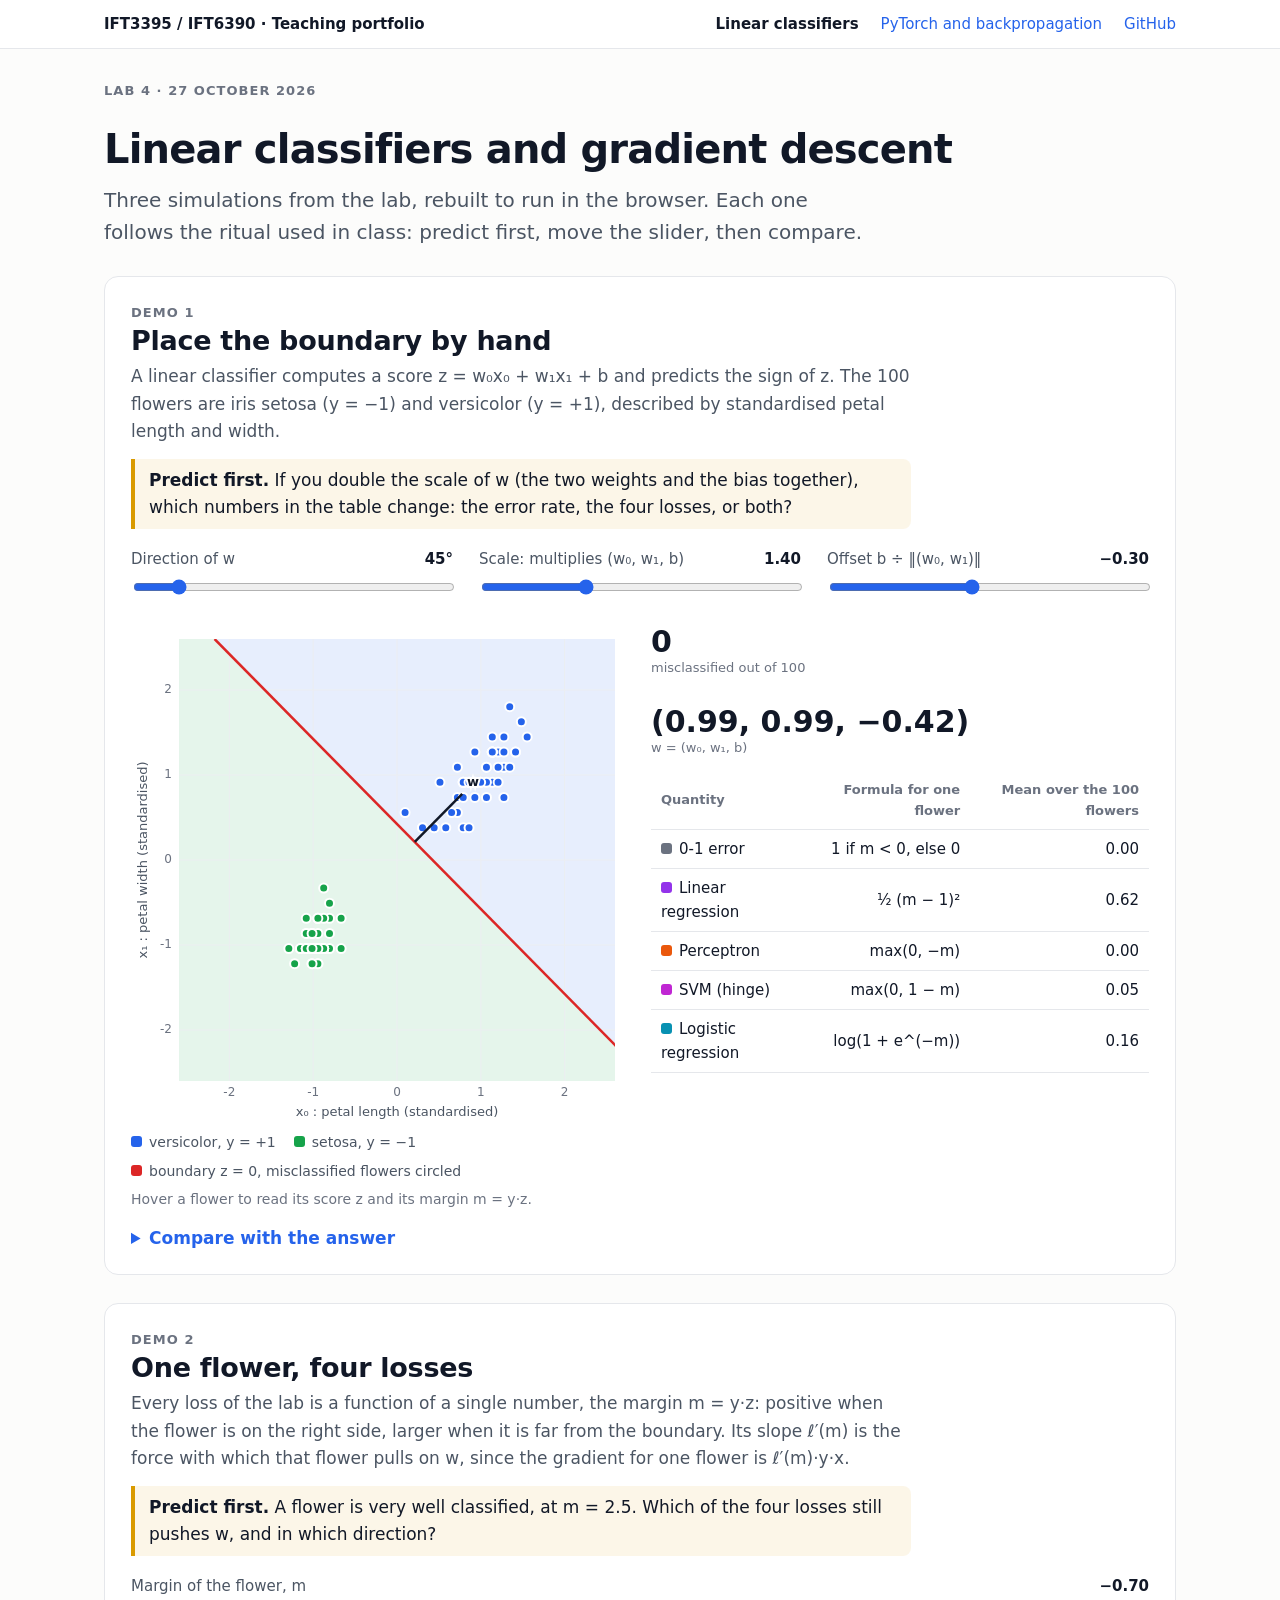
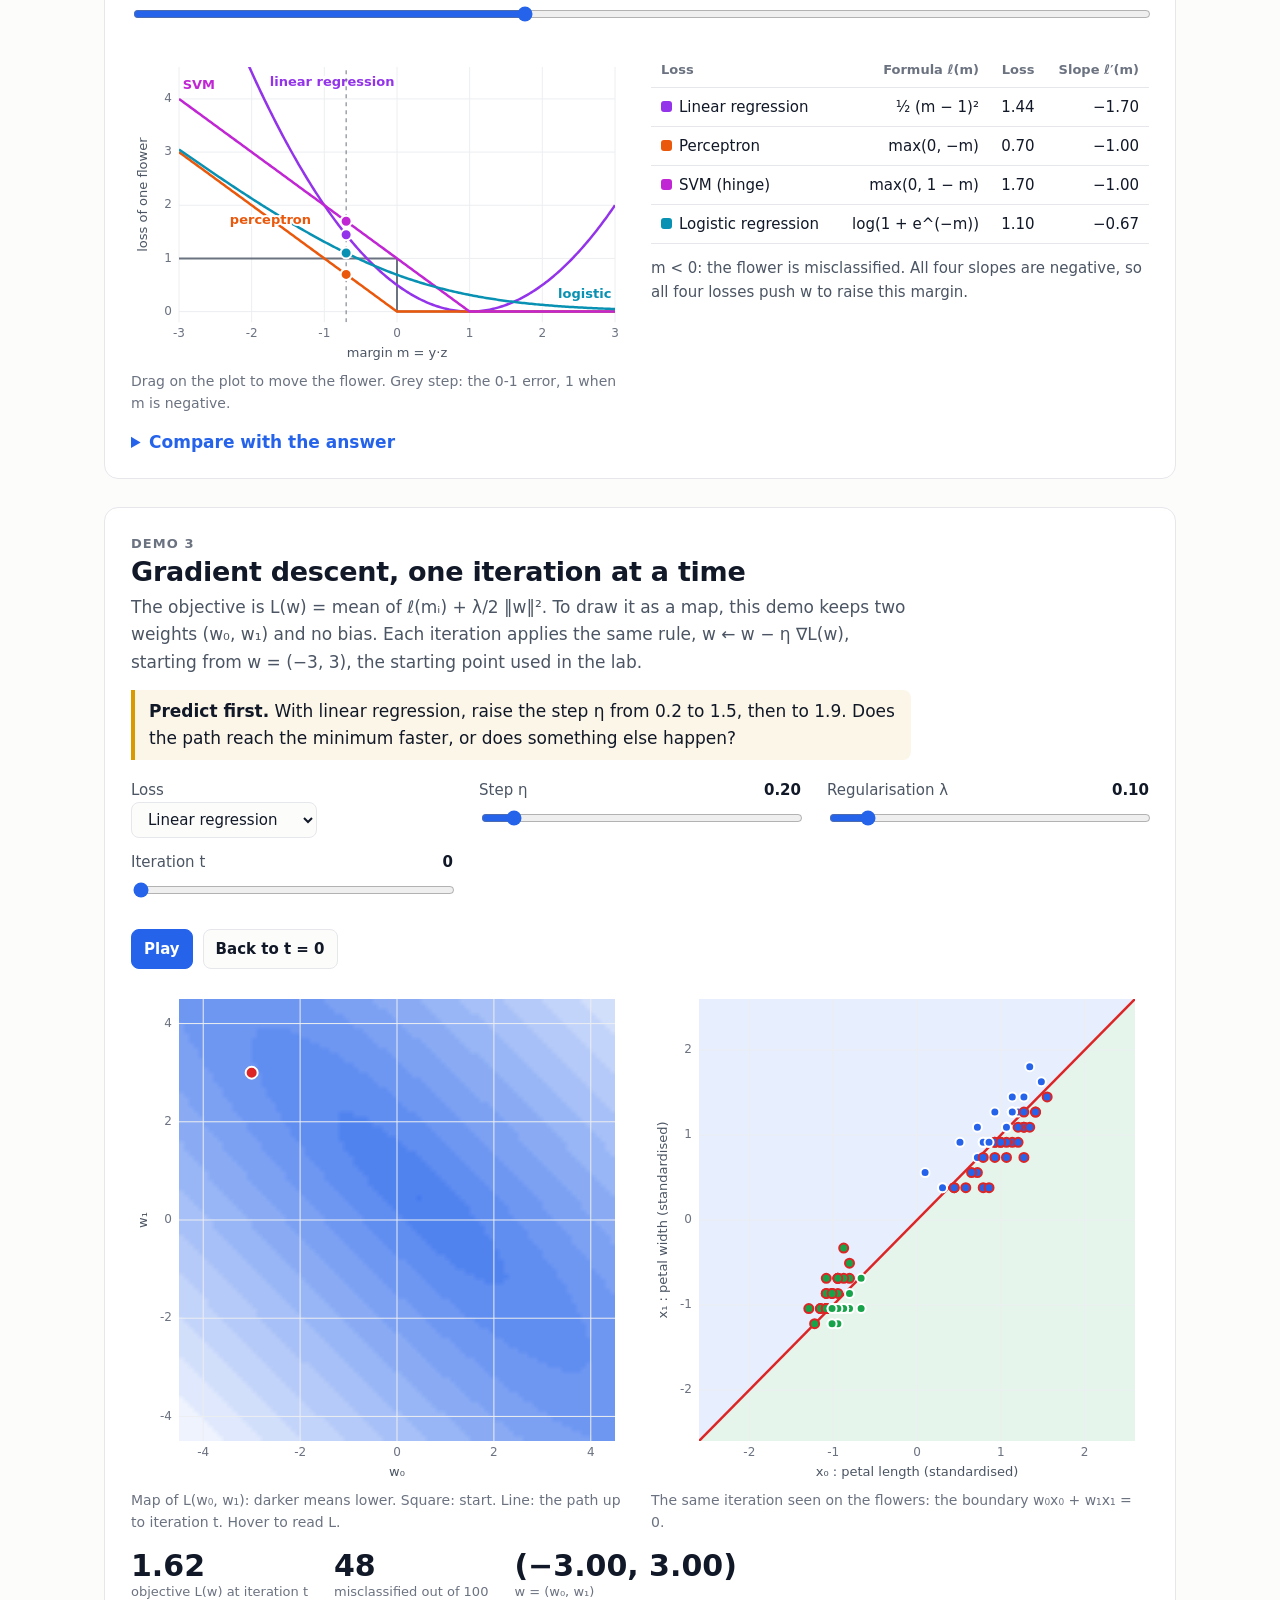
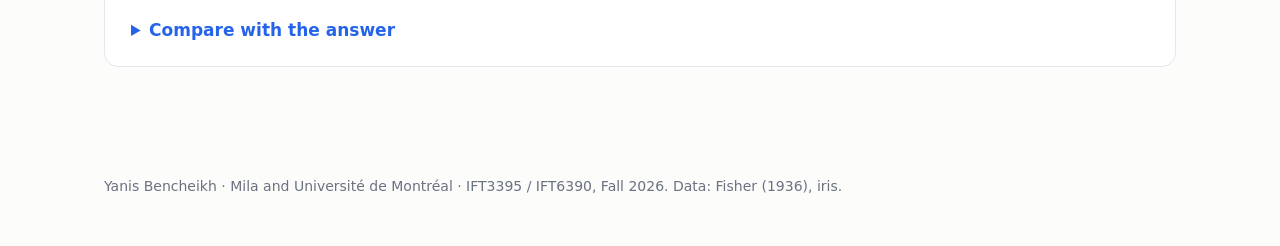
==== docs/lab4.html @ daee7533 "Add teaching portfolio: PyTorch lab notebook, interactive demos, README - notebooks/lab8_pytorch: th" ====
<!DOCTYPE html>
<html lang="en">
<head>
<meta charset="utf-8">
<meta name="viewport" content="width=device-width, initial-scale=1">
<title>Linear classifiers and gradient descent: interactive demos</title>
<meta name="description" content="Interactive companions to the linear classifiers lab of IFT3395/IFT6390 (Université de Montréal): decision boundary, four surrogate losses, gradient descent.">
<link rel="stylesheet" href="assets/style.css">
</head>
<body>
<header class="top"><nav>
  <a class="brand" href="index.html">IFT3395 / IFT6390 · Teaching portfolio</a>
  <a href="lab4.html" aria-current="page">Linear classifiers</a>
  <a href="lab8.html">PyTorch and backpropagation</a>
  <a href="https://github.com/yanis-bencheikh/ML_Course_Bencheikh_Mila_UdeM_ift6390">GitHub</a>
</nav></header>
<main>
  <div class="kicker">Lab 4 · 27 October 2026</div>
  <h1>Linear classifiers and gradient descent</h1>
  <p class="lede">Three simulations from the lab, rebuilt to run in the browser. Each one follows the ritual used in class: predict first, move the slider, then compare.</p>

  <section class="demo" id="boundary">
    <div class="kicker">Demo 1</div>
    <h2>Place the boundary by hand</h2>
    <p>A linear classifier computes a score z = w₀x₀ + w₁x₁ + b and predicts the sign of z. The 100 flowers are iris setosa (y = −1) and versicolor (y = +1), described by standardised petal length and width.</p>
    <div class="predict"><b>Predict first.</b> If you double the scale of w (the two weights and the bias together), which numbers in the table change: the error rate, the four losses, or both?</div>
    <div class="controls">
      <div class="control"><label for="b-angle">Direction of w <output for="b-angle"></output></label><input id="b-angle" type="range" min="0" max="360" step="1" value="45"></div>
      <div class="control"><label for="b-norm">Scale: multiplies (w₀, w₁, b) <output for="b-norm"></output></label><input id="b-norm" type="range" min="0.2" max="4" step="0.1" value="1.4"></div>
      <div class="control"><label for="b-bias">Offset b ÷ ‖(w₀, w₁)‖ <output for="b-bias"></output></label><input id="b-bias" type="range" min="-2.5" max="2.5" step="0.05" value="-0.3"></div>
    </div>
    <div class="stage">
      <figure>
        <canvas class="plot" id="b-plot" role="img" aria-label="Scatter plot of the flowers with the decision boundary"></canvas>
        <div class="tip" id="b-tip"></div>
        <div class="legend">
          <span><span class="sw" style="background:var(--blue)"></span>versicolor, y = +1</span>
          <span><span class="sw" style="background:var(--green)"></span>setosa, y = −1</span>
          <span><span class="sw" style="background:var(--red)"></span>boundary z = 0, misclassified flowers circled</span>
        </div>
        <figcaption>Hover a flower to read its score z and its margin m = y·z.</figcaption>
      </figure>
      <div>
        <div class="stat-row">
          <div class="stat"><div class="v" id="b-err">0</div><div class="k">misclassified out of 100</div></div>
          <div class="stat"><div class="v" id="b-w">w</div><div class="k">w = (w₀, w₁, b)</div></div>
        </div>
        <table class="read" id="b-table">
          <thead><tr><th>Quantity</th><th>Formula for one flower</th><th>Mean over the 100 flowers</th></tr></thead>
          <tbody></tbody>
        </table>
      </div>
    </div>
    <details class="answer"><summary>Compare with the answer</summary>
      <p>Only the losses change. Multiplying (w₀, w₁, b) by 2 multiplies every score by 2 and leaves its sign alone: the boundary z = 0 does not move, so the error rate is the same. The four losses read the margin itself, which doubles: this is why minimising a loss also chooses a scale, and why the lab adds the term λ/2 ‖w‖² to control it.</p>
    </details>
  </section>

  <section class="demo" id="losses">
    <div class="kicker">Demo 2</div>
    <h2>One flower, four losses</h2>
    <p>Every loss of the lab is a function of a single number, the margin m = y·z: positive when the flower is on the right side, larger when it is far from the boundary. Its slope ℓ′(m) is the force with which that flower pulls on w, since the gradient for one flower is ℓ′(m)·y·x.</p>
    <div class="predict"><b>Predict first.</b> A flower is very well classified, at m = 2.5. Which of the four losses still pushes w, and in which direction?</div>
    <div class="controls">
      <div class="control"><label for="l-m">Margin of the flower, m <output for="l-m"></output></label><input id="l-m" type="range" min="-3" max="3" step="0.05" value="-0.7"></div>
    </div>
    <div class="stage">
      <figure>
        <canvas class="plot wide" id="l-plot" role="img" aria-label="The four losses as functions of the margin"></canvas>
        <figcaption>Drag on the plot to move the flower. Grey step: the 0-1 error, 1 when m is negative.</figcaption>
      </figure>
      <div>
        <table class="read" id="l-table">
          <thead><tr><th>Loss</th><th>Formula ℓ(m)</th><th>Loss</th><th>Slope ℓ′(m)</th></tr></thead>
          <tbody></tbody>
        </table>
        <p id="l-note" style="color:var(--ink-2);font-size:15px;margin:12px 0 0"></p>
      </div>
    </div>
    <details class="answer"><summary>Compare with the answer</summary>
      <p>Linear regression is the only one with a positive slope at m = 2.5 (slope m − 1 = 1.5): it pulls the boundary back towards a flower that is already correct, because it wants every margin to equal exactly 1. The perceptron and the SVM have slope 0 there, and the logistic slope is negative but nearly 0 (about −0.08).</p>
    </details>
  </section>

  <section class="demo" id="descent">
    <div class="kicker">Demo 3</div>
    <h2>Gradient descent, one iteration at a time</h2>
    <p>The objective is L(w) = mean of ℓ(mᵢ) + λ/2 ‖w‖². To draw it as a map, this demo keeps two weights (w₀, w₁) and no bias. Each iteration applies the same rule, w ← w − η ∇L(w), starting from w = (−3, 3), the starting point used in the lab.</p>
    <div class="predict"><b>Predict first.</b> With linear regression, raise the step η from 0.2 to 1.5, then to 1.9. Does the path reach the minimum faster, or does something else happen?</div>
    <div class="controls">
      <div class="control"><label for="d-loss">Loss</label><select id="d-loss">
        <option value="linear">Linear regression</option><option value="perceptron">Perceptron</option><option value="svm">SVM (hinge)</option><option value="logistic">Logistic regression</option></select></div>
      <div class="control"><label for="d-eta">Step η <output for="d-eta"></output></label><input id="d-eta" type="range" min="0.02" max="2.2" step="0.02" value="0.2"></div>
      <div class="control"><label for="d-lam">Regularisation λ <output for="d-lam"></output></label><input id="d-lam" type="range" min="0" max="1" step="0.01" value="0.1"></div>
      <div class="control"><label for="d-t">Iteration t <output for="d-t"></output></label><input id="d-t" type="range" min="0" max="100" step="1" value="0"></div>
    </div>
    <div class="buttons"><button class="primary" id="d-play">Play</button><button id="d-reset">Back to t = 0</button></div>
    <div class="stage">
      <figure>
        <canvas class="plot" id="d-map" role="img" aria-label="Map of the objective with the descent path"></canvas>
        <div class="tip" id="d-tip"></div>
        <figcaption>Map of L(w₀, w₁): darker means lower. Square: start. Line: the path up to iteration t. Hover to read L.</figcaption>
      </figure>
      <figure>
        <canvas class="plot" id="d-data" role="img" aria-label="The flowers with the boundary at iteration t"></canvas>
        <figcaption>The same iteration seen on the flowers: the boundary w₀x₀ + w₁x₁ = 0.</figcaption>
      </figure>
    </div>
    <div class="stat-row" style="margin-top:16px">
      <div class="stat"><div class="v" id="d-L">0</div><div class="k">objective L(w) at iteration t</div></div>
      <div class="stat"><div class="v" id="d-E">0</div><div class="k">misclassified out of 100</div></div>
      <div class="stat"><div class="v" id="d-W">w</div><div class="k">w = (w₀, w₁)</div></div>
    </div>
    <details class="answer"><summary>Compare with the answer</summary>
      <p>A larger step first helps, then the path overshoots the valley and zigzags across it. Past a threshold the iterates move away from the minimum at every step and the objective grows without bound: the descent diverges. For a quadratic objective the threshold is 2 divided by the largest curvature, which is why the lab asks for the step to be tuned and not simply made large.</p>
    </details>
  </section>
</main>
<footer>Yanis Bencheikh · Mila and Université de Montréal · IFT3395 / IFT6390, Fall 2026. Data: Fisher (1936), iris.</footer>

<script src="assets/iris.js"></script>
<script src="assets/ml.js"></script>
<script src="assets/plot.js"></script>
<script>
(function () {
  const { Plot, css, hex, bindRange, tip } = Viz;
  const X2 = IRIS.x, Y = IRIS.y, N = Y.length;
  const X3 = X2.map((r) => [r[0], r[1], 1]);
  const f2 = (v) => (Math.abs(v) < 0.005 ? 0 : v).toFixed(2).replace('-', '−');
  const KEYS = ['linear', 'perceptron', 'svm', 'logistic'];
  const LIM = 2.6;

  function drawFlowers(plot, w, markErrors) {
    const blue = hex(css('--blue')), green = hex(css('--green'));
    plot.field(160, (x, y) => { const z = w[0] * x + w[1] * y + w[2]; const c = z >= 0 ? blue : green; return [c[0], c[1], c[2], 28]; });
    plot.axes();
    // boundary w0 x + w1 y + b = 0
    const pts = Math.abs(w[1]) > Math.abs(w[0])
      ? [[-LIM, -(w[2] - w[0] * LIM) / w[1]], [LIM, -(w[2] + w[0] * LIM) / w[1]]]
      : [[-(w[2] - w[1] * LIM) / w[0], -LIM], [-(w[2] + w[1] * LIM) / w[0], LIM]];
    if (Math.hypot(w[0], w[1]) > 1e-9) plot.line(pts, css('--red'), 2.5);
    plot.clip(() => {
      for (let i = 0; i < N; i++) {
        const wrong = Y[i] * (w[0] * X2[i][0] + w[1] * X2[i][1] + w[2]) < 0;
        plot.dot(X2[i][0], X2[i][1], css(Y[i] > 0 ? '--blue' : '--green'), 4.5, markErrors && wrong ? css('--red') : css('--panel'));
      }
    });
  }

  // ------------------------------------------------------------------ Demo 1
  const bPlot = new Plot(document.getElementById('b-plot'), { xmin: -LIM, xmax: LIM, ymin: -LIM, ymax: LIM, xlabel: 'x₀ : petal length (standardised)', ylabel: 'x₁ : petal width (standardised)' });
  const bTip = document.getElementById('b-tip');
  let bw = [1, 1, -0.4];
  function boundary() {
    const a = +document.getElementById('b-angle').value * Math.PI / 180, n = +document.getElementById('b-norm').value;
    bw = [n * Math.cos(a), n * Math.sin(a), n * +document.getElementById('b-bias').value];
    bPlot.clear(); drawFlowers(bPlot, bw, true);
    // arrow for w, from the point of the boundary closest to the origin
    const n2 = bw[0] * bw[0] + bw[1] * bw[1], ox = -bw[2] * bw[0] / n2, oy = -bw[2] * bw[1] / n2, u = [bw[0] / Math.sqrt(n2), bw[1] / Math.sqrt(n2)];
    bPlot.line([[ox, oy], [ox + 0.8 * u[0], oy + 0.8 * u[1]]], css('--ink'), 2.5);
    bPlot.clip(() => bPlot.label('w', ox + 0.98 * u[0], oy + 0.98 * u[1], css('--ink'), 'center'));
    const m = X3.map((r, i) => Y[i] * (bw[0] * r[0] + bw[1] * r[1] + bw[2]));
    const mean = (f) => m.reduce((s, v) => s + f(v), 0) / N;
    document.getElementById('b-err').textContent = m.filter((v) => v < 0).length;
    document.getElementById('b-w').textContent = '(' + bw.map(f2).join(', ') + ')';
    const rows = [['<span class="sw" style="background:var(--ink-3)"></span>0-1 error', '1 if m < 0, else 0', f2(mean(ML.zeroOne))]]
      .concat(KEYS.map((k) => ['<span class="sw" style="background:var(' + ML.LOSSES[k].colour + ')"></span>' + ML.LOSSES[k].name, ML.LOSSES[k].formula, f2(mean(ML.LOSSES[k].loss))]));
    document.querySelector('#b-table tbody').innerHTML = rows.map((r) => '<tr><td>' + r.join('</td><td>') + '</td></tr>').join('');
  }
  ['b-angle', 'b-norm', 'b-bias'].forEach((id) => bindRange(id, boundary, id === 'b-angle' ? (v) => v + '°' : f2));
  bPlot.pointer((x, y, px, py) => {
    let best = -1, bd = 0.02;
    for (let i = 0; i < N; i++) { const d = (X2[i][0] - x) ** 2 + (X2[i][1] - y) ** 2; if (d < bd) { bd = d; best = i; } }
    if (best < 0) return tip(bTip, null);
    const z = bw[0] * X2[best][0] + bw[1] * X2[best][1] + bw[2];
    tip(bTip, (Y[best] > 0 ? 'versicolor, y = +1' : 'setosa, y = −1') + '<br>score z = ' + f2(z) + ' · margin m = ' + f2(Y[best] * z) + (Y[best] * z < 0 ? ' · misclassified' : ''), px, py);
  }, () => tip(bTip, null));

  // ------------------------------------------------------------------ Demo 2
  const lPlot = new Plot(document.getElementById('l-plot'), { xmin: -3, xmax: 3, ymin: -0.2, ymax: 4.6, xlabel: 'margin m = y·z', ylabel: 'loss of one flower' });
  const lM = bindRange('l-m', losses, f2);
  function losses() {
    const m = +lM.value;
    lPlot.clear(); lPlot.axes();
    lPlot.line([[-3, 1], [0, 1], [0, 0], [3, 0]], css('--ink-3'), 2);
    const labelAt = { linear: [-1.75, 4.3, 'left'], perceptron: [-2.3, 1.72, 'left'], svm: [-2.95, 4.25, 'left'], logistic: [2.95, 0.32, 'right'] };
    const short = { linear: 'linear regression', perceptron: 'perceptron', svm: 'SVM', logistic: 'logistic' };
    KEYS.forEach((k) => {
      const pts = []; for (let i = 0; i <= 240; i++) { const v = -3 + i * 0.025; pts.push([v, ML.LOSSES[k].loss(v)]); }
      lPlot.line(pts, css(ML.LOSSES[k].colour), 2.5);
    });
    KEYS.forEach((k) => lPlot.clip(() => lPlot.label(short[k], labelAt[k][0], labelAt[k][1], css(ML.LOSSES[k].colour), labelAt[k][2])));
    lPlot.line([[m, -0.2], [m, 4.6]], css('--ink-3'), 1, [4, 4]);
    lPlot.clip(() => KEYS.forEach((k) => lPlot.dot(m, ML.LOSSES[k].loss(m), css(ML.LOSSES[k].colour), 5.5, css('--panel'))));
    document.querySelector('#l-table tbody').innerHTML = KEYS.map((k) => '<tr><td><span class="sw" style="background:var(' + ML.LOSSES[k].colour + ')"></span>' + ML.LOSSES[k].name + '</td><td>' + ML.LOSSES[k].formula + '</td><td>' + f2(ML.LOSSES[k].loss(m)) + '</td><td>' + f2(ML.LOSSES[k].slope(m)) + '</td></tr>').join('');
    document.getElementById('l-note').textContent = m < 0 ? 'm < 0: the flower is misclassified. All four slopes are negative, so all four losses push w to raise this margin.'
      : m < 1 ? '0 ≤ m < 1: correct, but inside the margin band. The perceptron has stopped pushing (slope 0); the three others still raise the margin.'
        : 'm ≥ 1: correct and outside the band. Perceptron and SVM: slope 0. Logistic: a small negative slope. Linear regression: a positive slope, it pulls this margin back towards 1.';
  }
  lPlot.pointer(null, null, (x) => { lM.value = Math.max(-3, Math.min(3, Math.round(x * 20) / 20)); lM.dispatchEvent(new Event('input')); });

  // ------------------------------------------------------------------ Demo 3
  const WL = 4.5;
  const dMap = new Plot(document.getElementById('d-map'), { xmin: -WL, xmax: WL, ymin: -WL, ymax: WL, xlabel: 'w₀', ylabel: 'w₁' });
  const dData = new Plot(document.getElementById('d-data'), { xmin: -LIM, xmax: LIM, ymin: -LIM, ymax: LIM, xlabel: 'x₀ : petal length (standardised)', ylabel: 'x₁ : petal width (standardised)' });
  const dTip = document.getElementById('d-tip');
  const dT = document.getElementById('d-t');
  let path = [], grid = null, timer = null;
  const settings = () => ({ key: document.getElementById('d-loss').value, eta: +document.getElementById('d-eta').value, lam: +document.getElementById('d-lam').value });
  function recompute() {
    const s = settings();
    path = ML.descend(s.key, [-3, 3], X2, Y, s.lam, s.eta, 100);
    const n = 90; let lo = Infinity, hi = -Infinity; const v = new Float64Array(n * n);
    for (let j = 0; j < n; j++) for (let i = 0; i < n; i++) {
      const val = ML.objective(s.key, [-WL + (i + 0.5) / n * 2 * WL, WL - (j + 0.5) / n * 2 * WL], X2, Y, s.lam);
      v[j * n + i] = val; lo = Math.min(lo, val); hi = Math.max(hi, val);
    }
    grid = { n, v, lo, hi };
    descent();
  }
  function descent() {
    const s = settings(), t = +dT.value, w = path[t];
    const ok = (q) => Number.isFinite(q[0]) && Number.isFinite(q[1]);
    dMap.clear();
    // sequential, single hue: light = high, dark = low, in 12 bands so that level lines can be read
    const base = hex(css('--blue')), g = grid;
    dMap.field(g.n, (x, y) => {
      const i = Math.min(g.n - 1, Math.floor((x + WL) / (2 * WL) * g.n)), j = Math.min(g.n - 1, Math.floor((WL - y) / (2 * WL) * g.n));
      const u = Math.sqrt((g.v[j * g.n + i] - g.lo) / (g.hi - g.lo + 1e-12));
      return [base[0], base[1], base[2], Math.round(20 + 200 * (1 - Math.ceil(u * 12) / 12))];
    });
    dMap.axes();
    const shown = path.slice(0, t + 1).filter(ok);
    dMap.line(shown, css('--ink'), 2);
    dMap.clip(() => {
      shown.forEach((q) => dMap.dot(q[0], q[1], css('--ink'), 2.5));
      const gq = dMap.g; gq.fillStyle = css('--ink'); gq.fillRect(dMap.sx(-3) - 5, dMap.sy(3) - 5, 10, 10);
      if (ok(w)) dMap.dot(w[0], w[1], css('--red'), 6, css('--panel'));
    });
    dData.clear();
    if (ok(w)) drawFlowers(dData, [w[0], w[1], 0], true); else dData.axes();
    const L = ok(w) ? ML.objective(s.key, w, X2, Y, s.lam) : Infinity;
    document.getElementById('d-L').textContent = Number.isFinite(L) && L < 1e6 ? f2(L) : 'diverged';
    document.getElementById('d-E').textContent = ok(w) ? ML.errors([w[0], w[1]], X2, Y) : '–';
    document.getElementById('d-W').textContent = ok(w) && Math.abs(w[0]) < 1e6 ? '(' + f2(w[0]) + ', ' + f2(w[1]) + ')' : 'off the map';
  }
  const stop = () => { clearInterval(timer); timer = null; document.getElementById('d-play').textContent = 'Play'; };
  bindRange('d-eta', () => { stop(); recompute(); }, f2);
  bindRange('d-lam', () => { stop(); recompute(); }, f2);
  bindRange('d-t', descent);
  document.getElementById('d-loss').addEventListener('change', () => { stop(); recompute(); });
  document.getElementById('d-reset').addEventListener('click', () => { stop(); dT.value = 0; dT.dispatchEvent(new Event('input')); });
  document.getElementById('d-play').addEventListener('click', () => {
    if (timer) return stop();
    if (+dT.value >= 100) dT.value = 0;
    document.getElementById('d-play').textContent = 'Pause';
    timer = setInterval(() => { dT.value = +dT.value + 1; dT.dispatchEvent(new Event('input')); if (+dT.value >= 100) stop(); }, 110);
  });
  dMap.pointer((x, y, px, py) => {
    if (Math.abs(x) > WL || Math.abs(y) > WL) return tip(dTip, null);
    const s = settings();
    tip(dTip, 'w = (' + f2(x) + ', ' + f2(y) + ')<br>L(w) = ' + f2(ML.objective(s.key, [x, y], X2, Y, s.lam)), px, py);
  }, () => tip(dTip, null));

  function all() { boundary(); losses(); recompute(); }
  all();
  let rz; window.addEventListener('resize', () => { clearTimeout(rz); rz = setTimeout(all, 120); });
  matchMedia('(prefers-color-scheme: dark)').addEventListener('change', all);
})();
</script>
</body>
</html>
---- docs/assets/style.css ----
:root {
  color-scheme: light;
  --surface: #fcfcfb;
  --panel: #ffffff;
  --ink: #111827;
  --ink-2: #4b5563;
  --ink-3: #6b7280;
  --rule: #e5e7eb;
  --grid: #eceef1;
  --blue: #2563eb;
  --green: #16a34a;
  --red: #dc2626;
  --gold: #d99a00;
  --violet: #9333ea;
  --orange: #ea580c;
  --magenta: #c026d3;
  --teal: #0891b2;
  --accent: #2563eb;
}
@media (prefers-color-scheme: dark) {
  :root {
    color-scheme: dark;
    --surface: #17181a;
    --panel: #1f2023;
    --ink: #f0efec;
    --ink-2: #c3c5cb;
    --ink-3: #9a9da6;
    --rule: #34363b;
    --grid: #2a2c30;
    --blue: #5b8def;
    --green: #35b866;
    --red: #f06060;
    --gold: #f0b429;
    --violet: #b072f5;
    --orange: #f57a36;
    --magenta: #dc55ea;
    --teal: #2bb3d3;
    --accent: #7aa5f5;
  }
}
* { box-sizing: border-box; }
html { scroll-behavior: smooth; }
body {
  margin: 0;
  background: var(--surface);
  color: var(--ink);
  font: 17px/1.6 system-ui, -apple-system, "Segoe UI", Roboto, sans-serif;
}
a { color: var(--accent); }
header.top {
  border-bottom: 1px solid var(--rule);
  background: var(--panel);
  position: sticky; top: 0; z-index: 5;
}
header.top nav {
  max-width: 1120px; margin: 0 auto; padding: 12px 24px;
  display: flex; gap: 22px; align-items: center; flex-wrap: wrap;
  font-size: 15px;
}
header.top nav .brand { font-weight: 700; color: var(--ink); text-decoration: none; margin-right: auto; }
header.top nav a { text-decoration: none; }
header.top nav a[aria-current="page"] { color: var(--ink); font-weight: 600; }
main { max-width: 1120px; margin: 0 auto; padding: 32px 24px 80px; }
h1 { font-size: 40px; line-height: 1.15; margin: 24px 0 12px; letter-spacing: -0.02em; }
h2 { font-size: 27px; line-height: 1.25; margin: 0 0 6px; letter-spacing: -0.01em; }
h3 { font-size: 18px; margin: 0 0 6px; }
p.lede { font-size: 20px; color: var(--ink-2); max-width: 760px; margin: 0 0 28px; }
.kicker { font-size: 13px; font-weight: 700; letter-spacing: 0.08em; text-transform: uppercase; color: var(--ink-3); }
section.demo {
  background: var(--panel);
  border: 1px solid var(--rule);
  border-radius: 14px;
  padding: 26px 26px 22px;
  margin: 28px 0;
}
section.demo > p { max-width: 780px; color: var(--ink-2); margin: 6px 0 14px; }
.predict {
  border-left: 4px solid var(--gold);
  padding: 8px 14px; margin: 14px 0 18px;
  background: color-mix(in srgb, var(--gold) 9%, transparent);
  border-radius: 0 8px 8px 0; max-width: 780px;
}
.predict b { font-weight: 700; }
details.answer { margin: 14px 0 0; max-width: 780px; }
details.answer summary { cursor: pointer; font-weight: 600; color: var(--accent); }
details.answer p { color: var(--ink-2); margin: 8px 0 0; }
.controls { display: grid; grid-template-columns: repeat(auto-fit, minmax(250px, 1fr)); gap: 10px 26px; margin: 8px 0 16px; }
.control label { display: flex; justify-content: space-between; gap: 10px; font-size: 15px; color: var(--ink-2); }
.control label output { font-variant-numeric: tabular-nums; color: var(--ink); font-weight: 600; }
.control input[type="range"] { width: 100%; accent-color: var(--accent); height: 28px; }
.control select, button {
  font: inherit; font-size: 15px; padding: 7px 12px; border-radius: 8px;
  border: 1px solid var(--rule); background: var(--surface); color: var(--ink);
}
button { cursor: pointer; font-weight: 600; }
button.primary { background: var(--accent); border-color: var(--accent); color: #fff; }
@media (prefers-color-scheme: dark) { button.primary { color: #10131a; } }
button:focus-visible, select:focus-visible, input:focus-visible, summary:focus-visible { outline: 2px solid var(--accent); outline-offset: 2px; }
.buttons { display: flex; gap: 10px; flex-wrap: wrap; align-items: center; margin: 4px 0 16px; }
.stage { display: grid; grid-template-columns: repeat(auto-fit, minmax(320px, 1fr)); gap: 22px; align-items: start; }
.stage figure { margin: 0; position: relative; }
.stage figcaption { font-size: 14px; color: var(--ink-3); margin-top: 6px; }
canvas.plot { width: 100%; aspect-ratio: 1 / 1; display: block; border-radius: 8px; touch-action: none; }
canvas.plot.wide { aspect-ratio: 16 / 10; }
.tip {
  position: absolute; pointer-events: none; display: none;
  background: var(--ink); color: var(--surface);
  font-size: 13px; line-height: 1.4; padding: 6px 9px; border-radius: 6px;
  white-space: nowrap; z-index: 3; font-variant-numeric: tabular-nums;
}
table.read { border-collapse: collapse; width: 100%; font-size: 15px; font-variant-numeric: tabular-nums; }
table.read th, table.read td { padding: 7px 10px; text-align: right; border-bottom: 1px solid var(--rule); }
table.read th:first-child, table.read td:first-child { text-align: left; }
table.read th { font-size: 13px; font-weight: 600; color: var(--ink-3); }
.sw { display: inline-block; width: 11px; height: 11px; border-radius: 3px; margin-right: 7px; vertical-align: baseline; }
.stat-row { display: flex; gap: 26px; flex-wrap: wrap; margin: 0 0 14px; }
.stat .v { font-size: 30px; font-weight: 700; line-height: 1.1; font-variant-numeric: tabular-nums; }
.stat .k { font-size: 13px; color: var(--ink-3); }
.legend { display: flex; flex-wrap: wrap; gap: 6px 18px; font-size: 14px; color: var(--ink-2); margin: 8px 0 0; }
.cards { display: grid; grid-template-columns: repeat(auto-fit, minmax(300px, 1fr)); gap: 20px; margin: 22px 0; }
.card { background: var(--panel); border: 1px solid var(--rule); border-radius: 14px; padding: 22px; }
.card p { color: var(--ink-2); margin: 6px 0 12px; font-size: 16px; }
.card ul { margin: 0 0 14px; padding-left: 20px; color: var(--ink-2); font-size: 16px; }
.card a.go { font-weight: 600; text-decoration: none; }
svg.net { width: 100%; height: auto; display: block; }
svg.net text { font-family: inherit; fill: var(--ink); }
svg.net .muted { fill: var(--ink-3); }
svg.net .grad { fill: var(--orange); font-weight: 700; }
svg.net .edge { stroke: var(--ink-3); stroke-width: 2; }
svg.net .node { fill: color-mix(in srgb, var(--blue) 14%, var(--panel)); stroke: var(--blue); stroke-width: 2; }
svg.net .node.dead { fill: var(--panel); stroke: var(--ink-3); stroke-dasharray: 5 4; }
svg.net .node.loss { fill: color-mix(in srgb, var(--red) 14%, var(--panel)); stroke: var(--red); }
footer { max-width: 1120px; margin: 0 auto; padding: 0 24px 48px; color: var(--ink-3); font-size: 14px; }
@media (max-width: 640px) { h1 { font-size: 30px; } main { padding: 20px 16px 60px; } section.demo { padding: 18px 16px; } }
@media (prefers-reduced-motion: reduce) { html { scroll-behavior: auto; } }
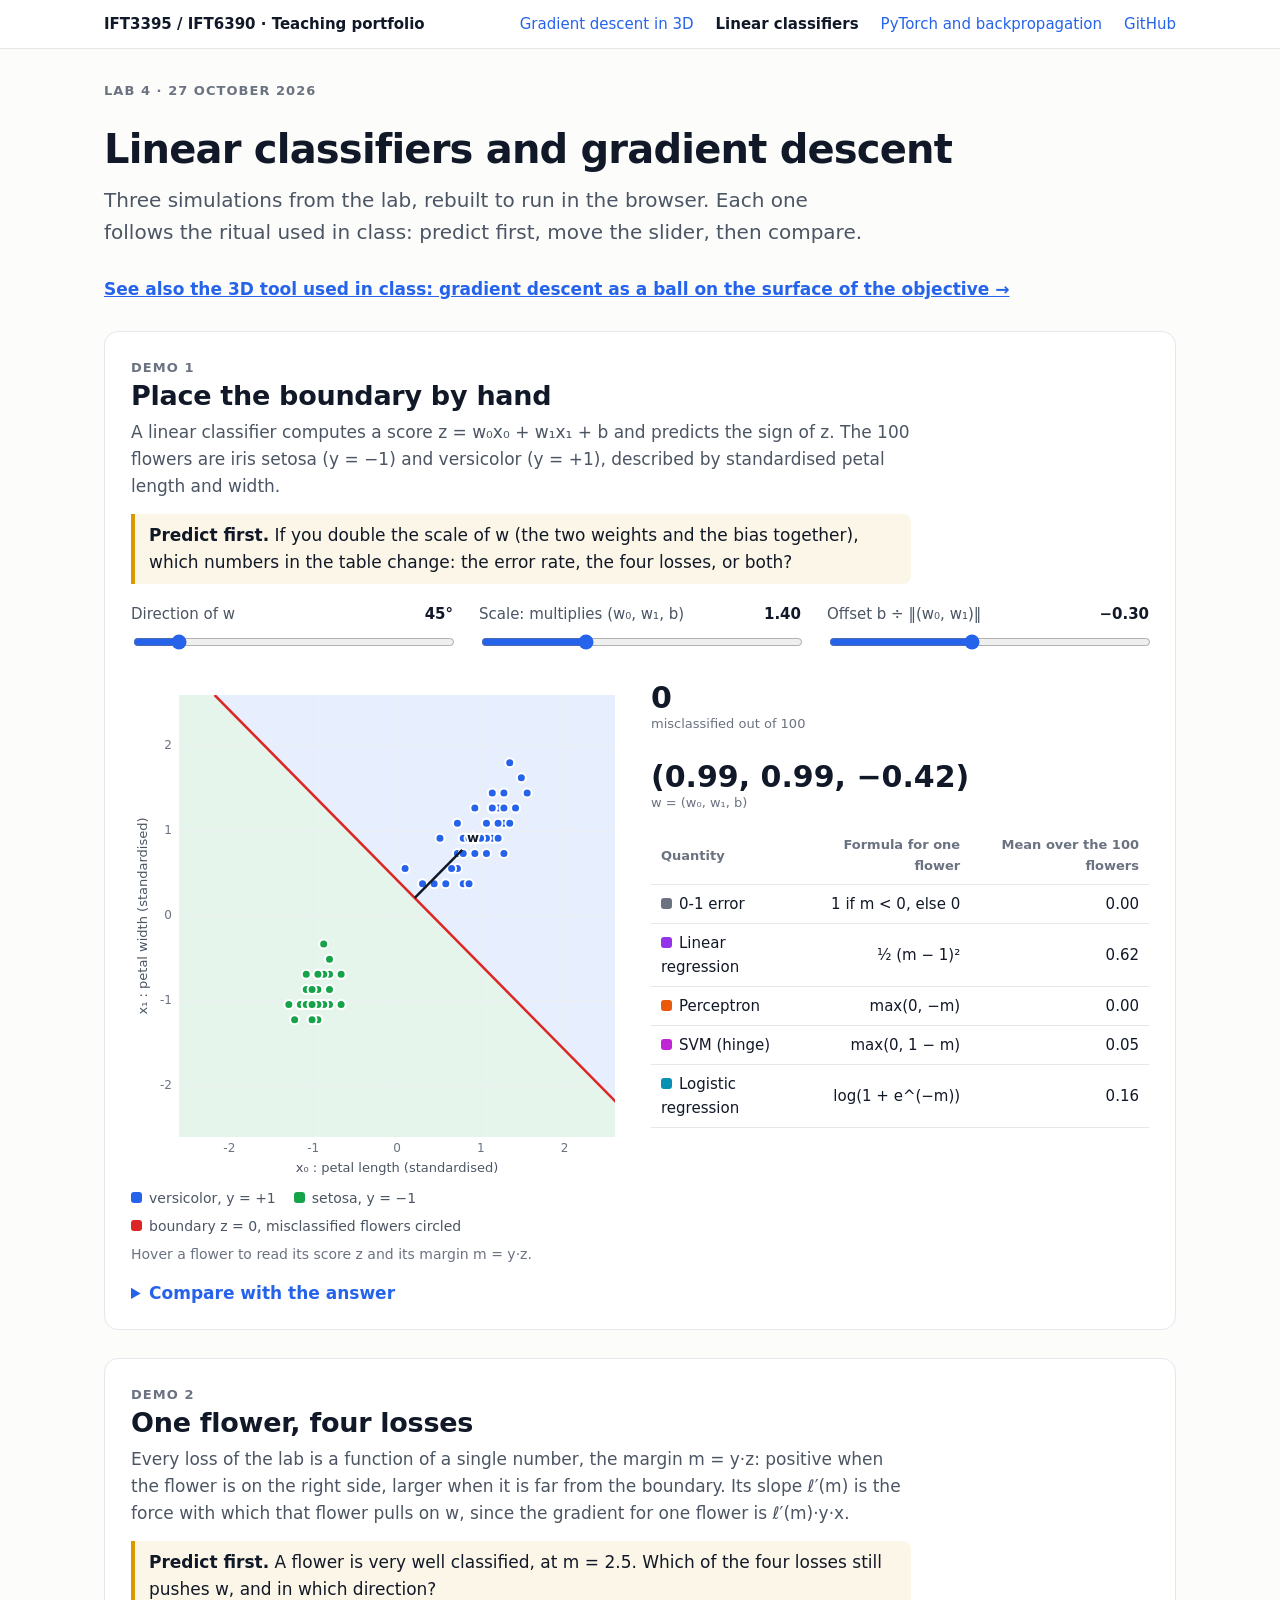
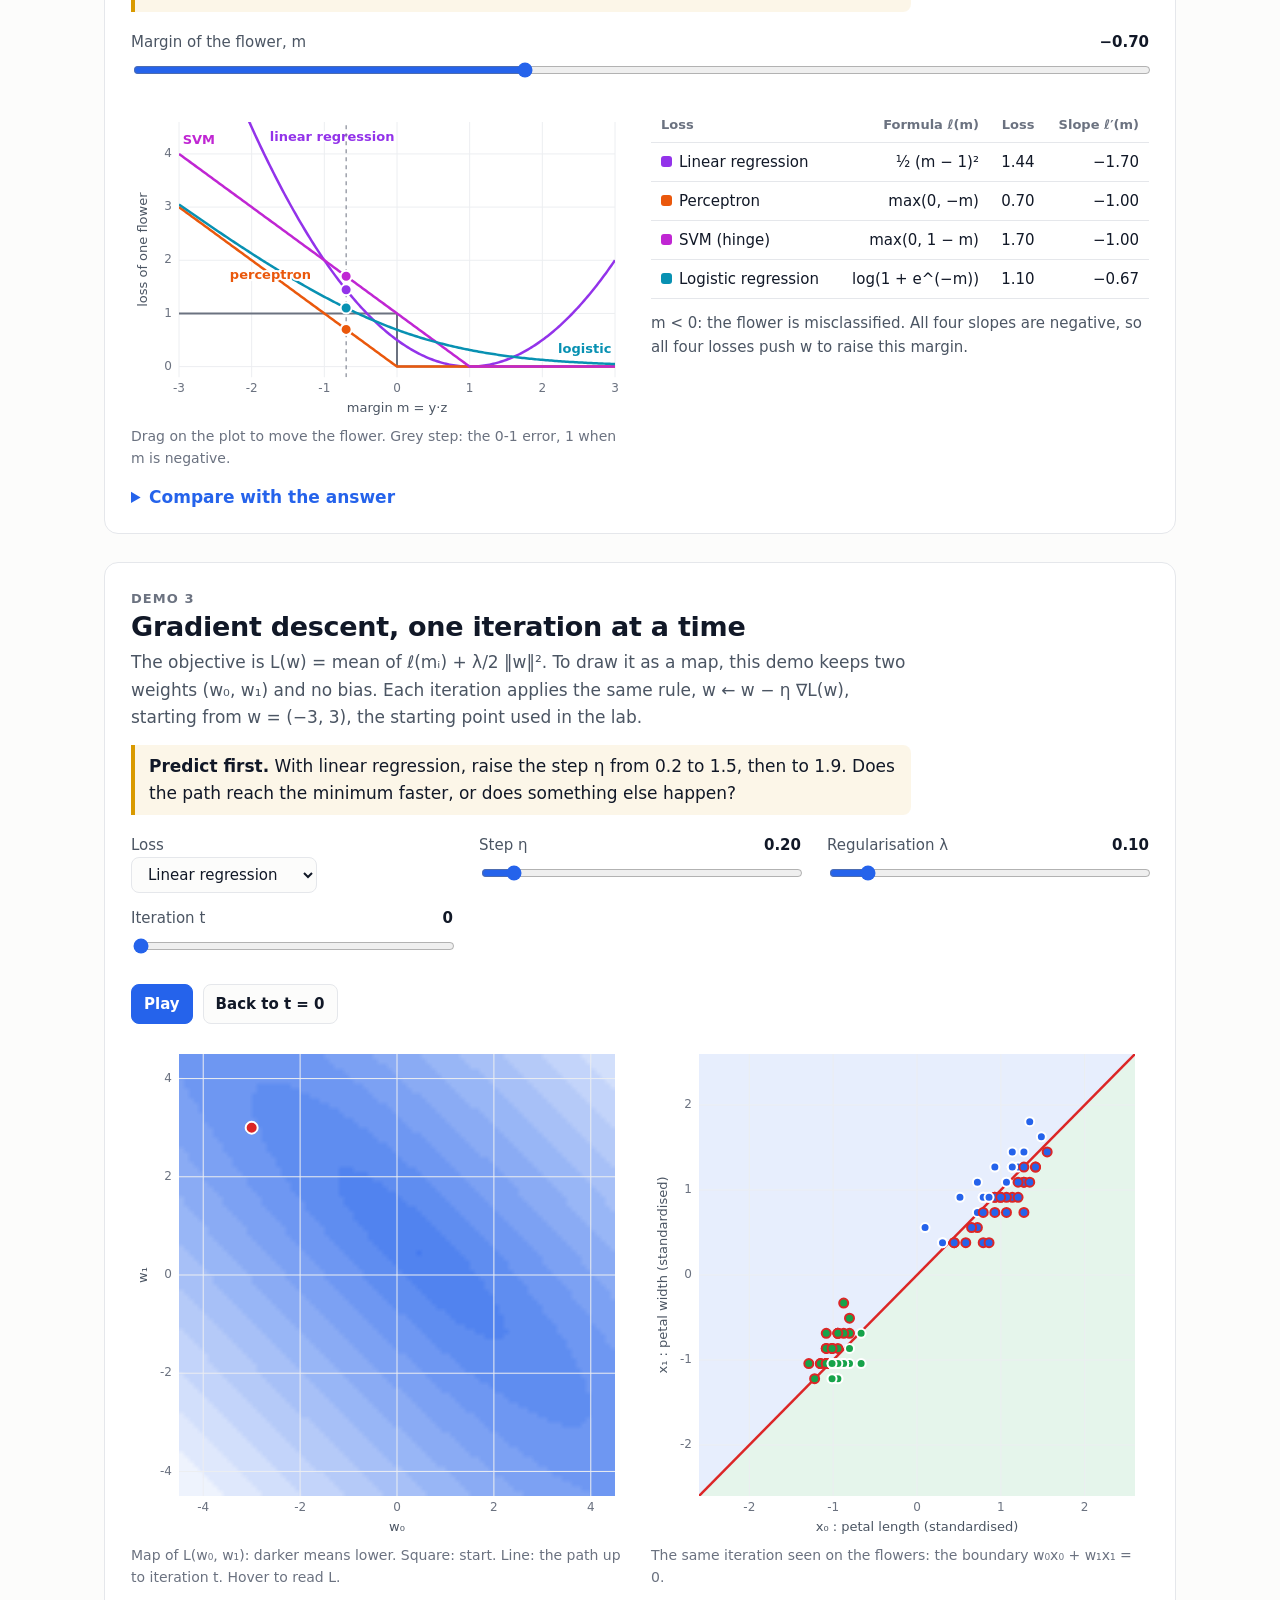
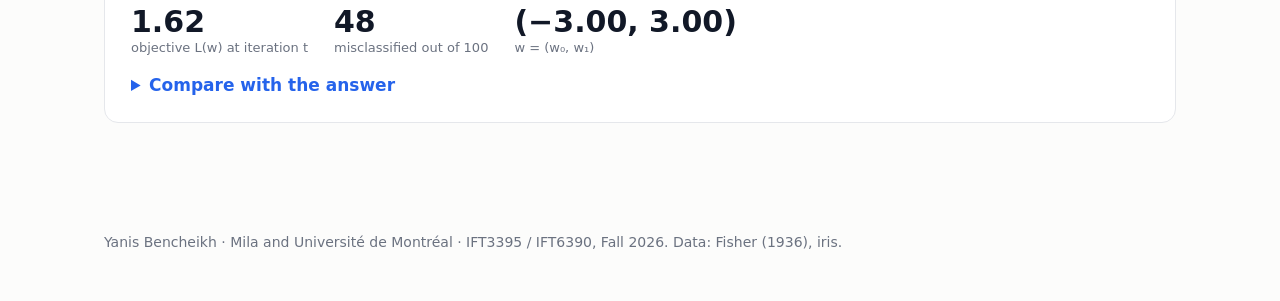
==== commit bc1079ad: "Point README links to the served /docs/ pages and feature the 3D tool Co-Authored-By: Claude Fable 5" ====
--- a/docs/lab4.html
+++ b/docs/lab4.html
@@ -10,6 +10,7 @@
 <body>
 <header class="top"><nav>
   <a class="brand" href="index.html">IFT3395 / IFT6390 · Teaching portfolio</a>
+  <a href="lab4_3d.html">Gradient descent in 3D</a>
   <a href="lab4.html" aria-current="page">Linear classifiers</a>
   <a href="lab8.html">PyTorch and backpropagation</a>
   <a href="https://github.com/yanis-bencheikh/ML_Course_Bencheikh_Mila_UdeM_ift6390">GitHub</a>
@@ -18,6 +19,7 @@
   <div class="kicker">Lab 4 · 27 October 2026</div>
   <h1>Linear classifiers and gradient descent</h1>
   <p class="lede">Three simulations from the lab, rebuilt to run in the browser. Each one follows the ritual used in class: predict first, move the slider, then compare.</p>
+  <p><a href="lab4_3d.html"><b>See also the 3D tool used in class: gradient descent as a ball on the surface of the objective →</b></a></p>
 
   <section class="demo" id="boundary">
     <div class="kicker">Demo 1</div>
